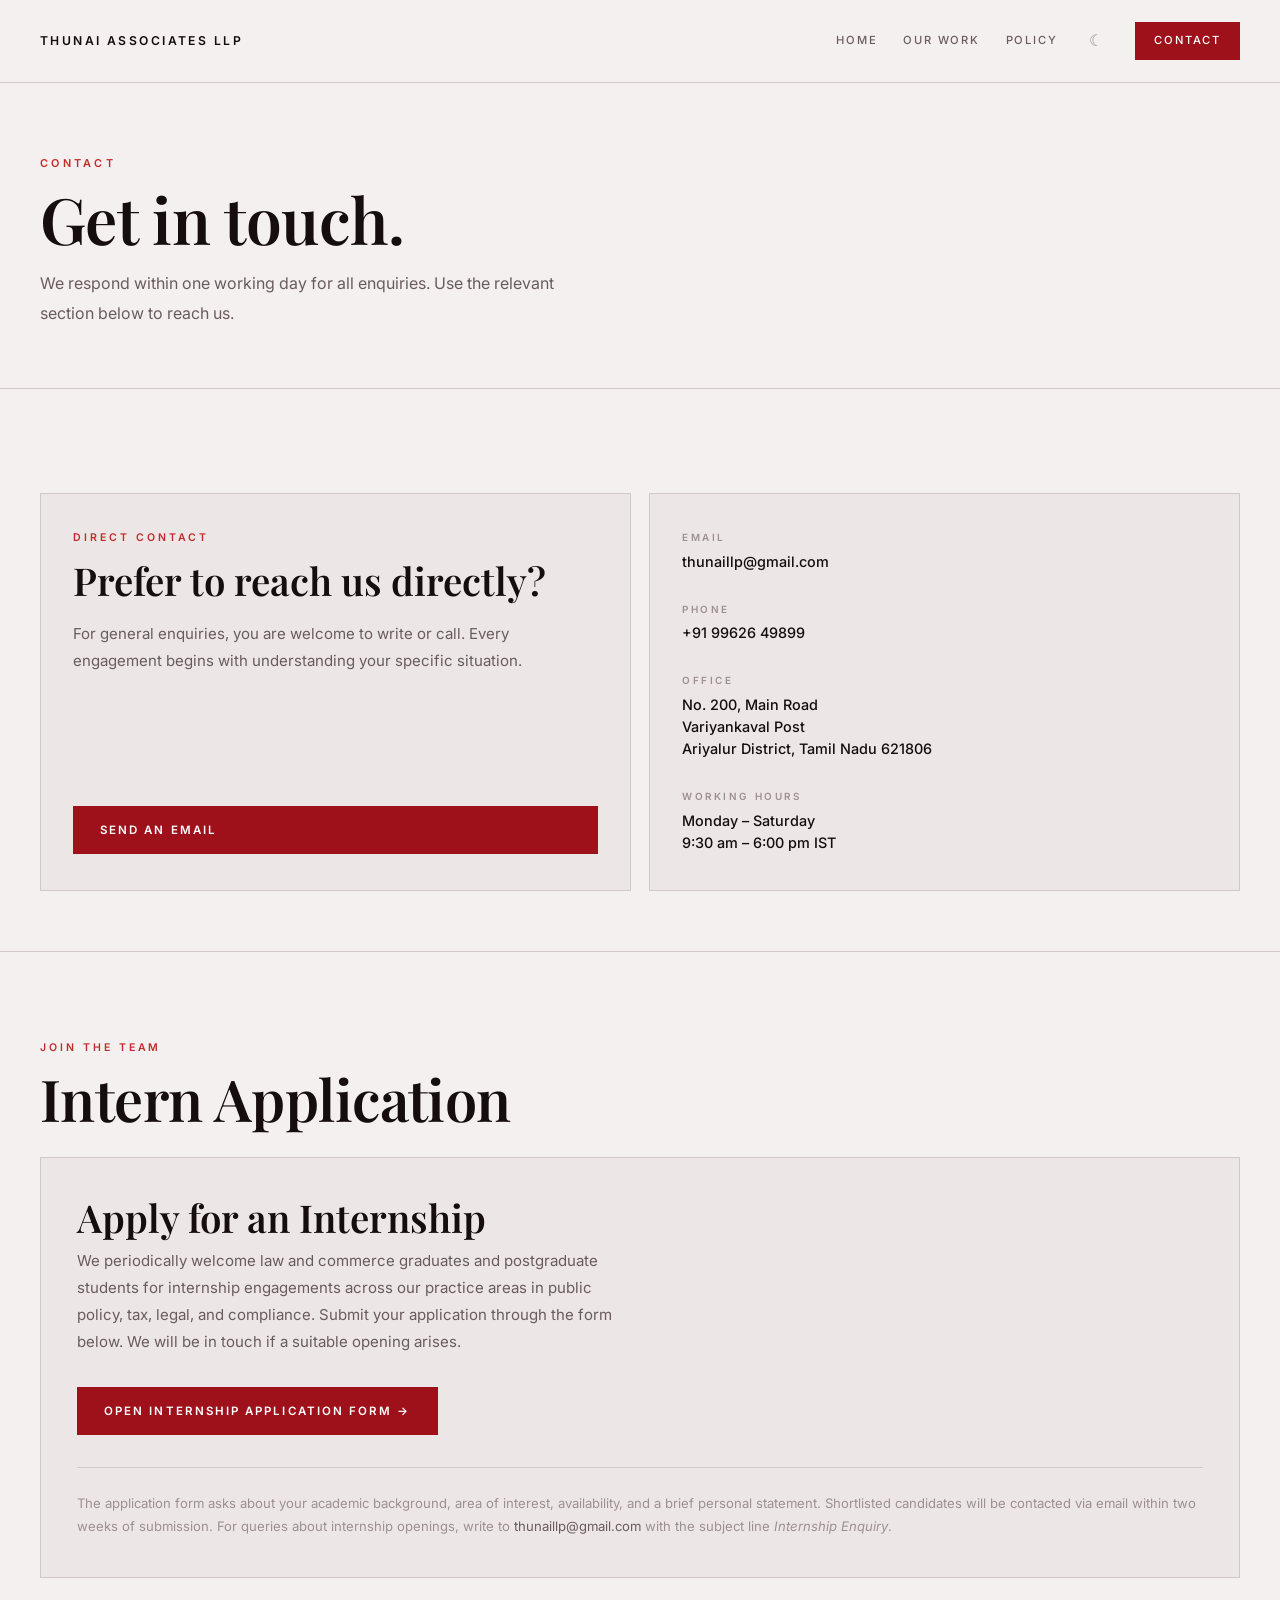
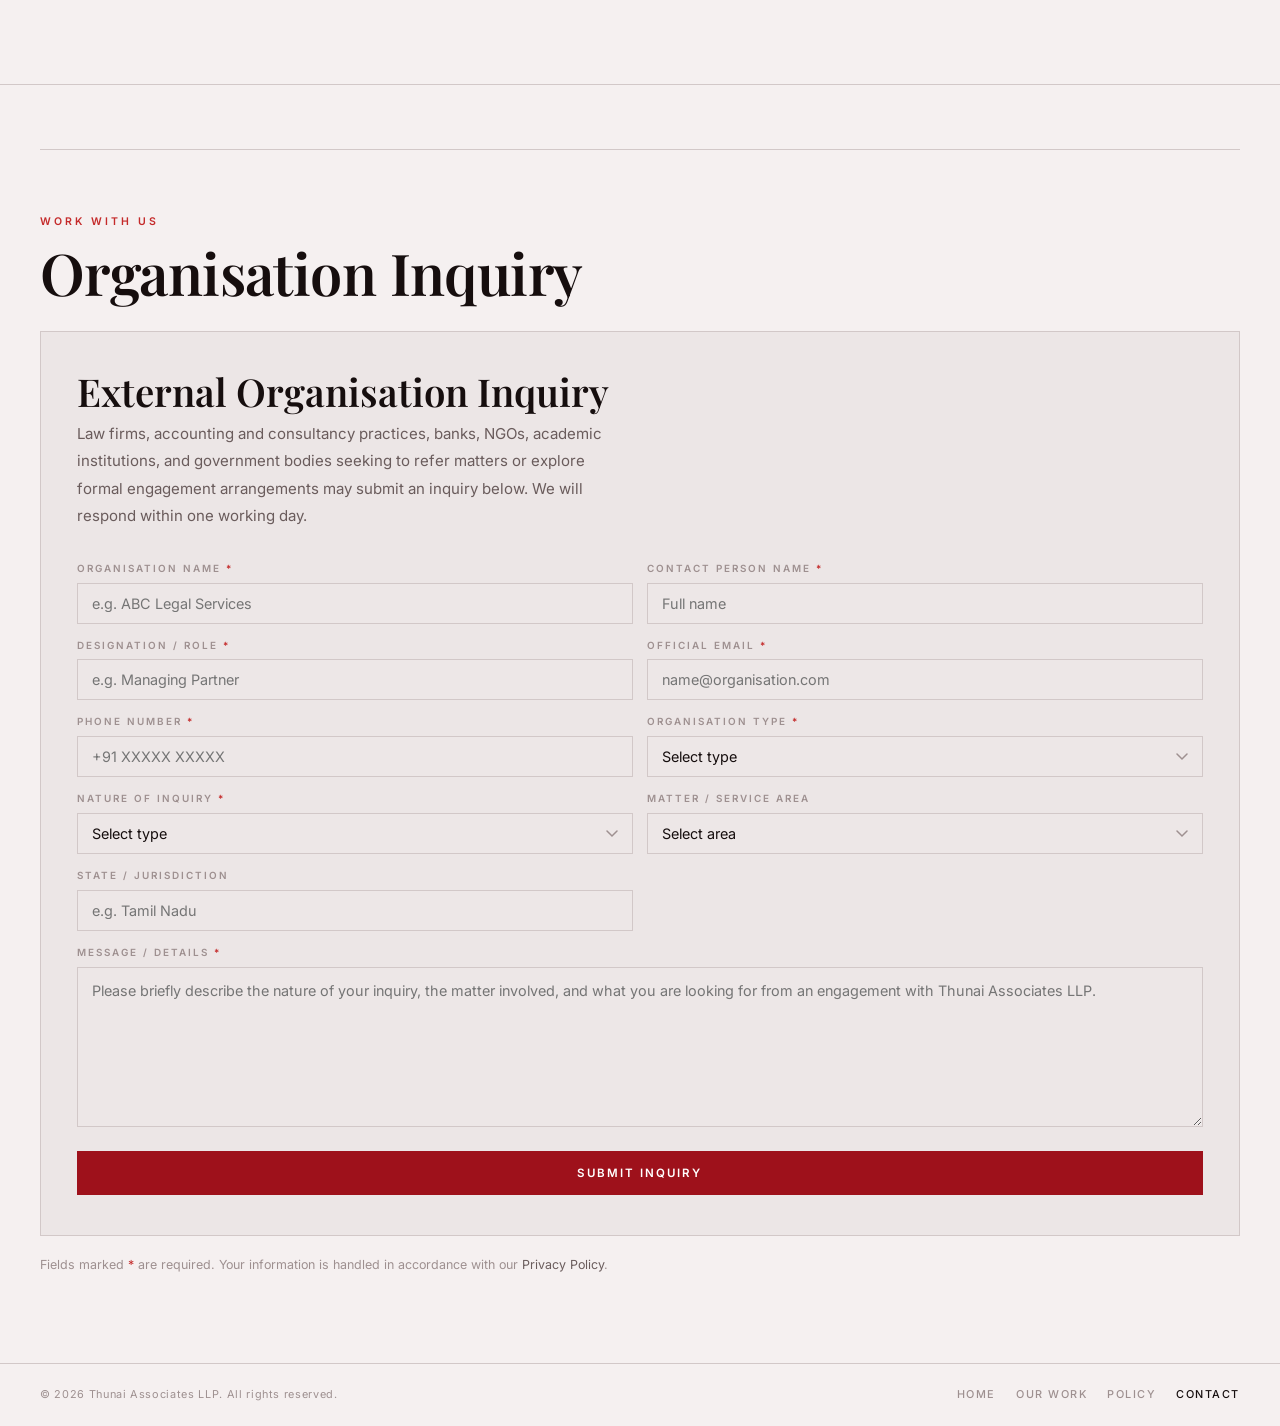
==== contact.html @ a351bdb6 "Initial build: Thunai Associates LLP multi-page website Four-page static site (index, work, policy, " ====
<!DOCTYPE html>
<html lang="en">
<head>
  <meta charset="UTF-8">
  <meta name="viewport" content="width=device-width, initial-scale=1.0">
  <title>Contact | Thunai Associates LLP</title>
  <meta name="description" content="Contact Thunai Associates LLP for professional enquiries, intern applications, or partnership requests.">
  <link rel="preconnect" href="https://fonts.googleapis.com">
  <link rel="preconnect" href="https://fonts.gstatic.com" crossorigin>
  <link href="https://fonts.googleapis.com/css2?family=Playfair+Display:ital,wght@0,500;0,600;1,500&family=Inter:wght@300;400;500;600&display=swap" rel="stylesheet">
  <link rel="stylesheet" href="style.css">
  <script>
    (function(){
      var t = localStorage.getItem('theme');
      if (t) document.documentElement.setAttribute('data-theme', t);
    })();
  </script>
</head>
<body>

  <!-- ═══ HEADER ══════════════════════════════════════ -->
  <header class="site-header">
    <div class="w">
      <div class="header-row">
        <a class="brand" href="index.html">Thunai Associates LLP</a>
        <nav class="site-nav">
          <a href="index.html">Home</a>
          <a href="work.html">Our Work</a>
          <a href="policy.html">Policy</a>
          <button id="theme-toggle" class="theme-toggle" aria-label="Toggle dark mode">☾</button>
          <a href="contact.html" class="nav-contact">Contact</a>
        </nav>
      </div>
    </div>
  </header>

  <!-- ═══ PAGE HERO ════════════════════════════════════ -->
  <div class="page-hero">
    <div class="w">
      <p class="eyebrow">Contact</p>
      <h1 class="page-hero-title">Get in touch.</h1>
      <p class="page-hero-sub">We respond within one working day for all enquiries. Use the relevant section below to reach us.</p>
    </div>
  </div>

  <!-- ═══ CONTACT DETAILS ═══════════════════════════════ -->
  <section class="section" style="padding: 60px 0;">
    <div class="w">
      <div class="contact-grid">
        <div class="contact-cta">
          <div>
            <p class="sec-label">Direct Contact</p>
            <h2 class="contact-cta-title" style="margin-bottom: 20px;">Prefer to reach us directly?</h2>
            <p class="contact-cta-body">For general enquiries, you are welcome to write or call. Every engagement begins with understanding your specific situation.</p>
          </div>
          <a class="btn btn-fill" href="mailto:thunaillp@gmail.com">Send an Email</a>
        </div>

        <div class="contact-details">
          <div class="detail">
            <span class="detail-label">Email</span>
            <span class="detail-value">
              <a href="mailto:thunaillp@gmail.com">thunaillp@gmail.com</a>
            </span>
          </div>
          <div class="detail">
            <span class="detail-label">Phone</span>
            <span class="detail-value">
              <a href="tel:+919962649899">+91 99626 49899</a>
            </span>
          </div>
          <div class="detail">
            <span class="detail-label">Office</span>
            <span class="detail-value">
              No. 200, Main Road<br>
              Variyankaval Post<br>
              Ariyalur District, Tamil Nadu 621806
            </span>
          </div>
          <div class="detail">
            <span class="detail-label">Working Hours</span>
            <span class="detail-value">Monday – Saturday<br>9:30 am – 6:00 pm IST</span>
          </div>
        </div>
      </div>
    </div>
  </section>

  <!-- ═══ INTERN APPLICATION ════════════════════════════ -->
  <section class="section">
    <div class="w">
      <p class="sec-label">Join the Team</p>
      <h2 class="sec-title" style="margin-bottom: 32px;">Intern Application</h2>

      <div class="form-section">
        <h3 class="form-title">Apply for an Internship</h3>
        <p class="form-intro">We periodically welcome law and commerce graduates and postgraduate students for internship engagements across our practice areas in public policy, tax, legal, and compliance. Submit your application through the form below. We will be in touch if a suitable opening arises.</p>

        <a class="btn btn-fill" href="GOOGLE_FORM_URL" target="_blank" rel="noopener noreferrer" style="display: inline-block; margin-bottom: 24px;">
          Open Internship Application Form &rarr;
        </a>

        <div style="border-top: 1px solid var(--line); padding-top: 24px; margin-top: 8px;">
          <p style="font-size: 0.82rem; color: var(--faint); line-height: 1.7;">The application form asks about your academic background, area of interest, availability, and a brief personal statement. Shortlisted candidates will be contacted via email within two weeks of submission. For queries about internship openings, write to <a href="mailto:thunaillp@gmail.com" style="color: var(--muted); text-decoration: none; transition: color 0.18s;" onmouseover="this.style.color='var(--red-label)'" onmouseout="this.style.color='var(--muted)'">thunaillp@gmail.com</a> with the subject line <em>Internship Enquiry</em>.</p>
        </div>
      </div>
    </div>
  </section>

  <!-- ═══ DIVIDER ═══════════════════════════════════════ -->
  <div class="w" style="padding: 0;">
    <hr class="form-divider">
  </div>

  <!-- ═══ ORGANISATION INQUIRY ══════════════════════════ -->
  <section class="section" style="padding-top: 0; border-top: none;">
    <div class="w">
      <p class="sec-label">Work With Us</p>
      <h2 class="sec-title" style="margin-bottom: 32px;">Organisation Inquiry</h2>

      <div class="form-section">
        <h3 class="form-title">External Organisation Inquiry</h3>
        <p class="form-intro">Law firms, accounting and consultancy practices, banks, NGOs, academic institutions, and government bodies seeking to refer matters or explore formal engagement arrangements may submit an inquiry below. We will respond within one working day.</p>

        <form method="POST" action="https://formspree.io/f/REPLACE_ME" novalidate>
          <input type="hidden" name="_subject" value="Organisation Inquiry — Thunai Associates LLP">
          <input type="hidden" name="_next" value="contact.html">

          <div class="form-grid">
            <div class="field">
              <label for="org-name">Organisation Name <span style="color: var(--red-label);">*</span></label>
              <input type="text" id="org-name" name="organisation_name" required placeholder="e.g. ABC Legal Services">
            </div>

            <div class="field">
              <label for="contact-name">Contact Person Name <span style="color: var(--red-label);">*</span></label>
              <input type="text" id="contact-name" name="contact_name" required placeholder="Full name">
            </div>

            <div class="field">
              <label for="designation">Designation / Role <span style="color: var(--red-label);">*</span></label>
              <input type="text" id="designation" name="designation" required placeholder="e.g. Managing Partner">
            </div>

            <div class="field">
              <label for="org-email">Official Email <span style="color: var(--red-label);">*</span></label>
              <input type="email" id="org-email" name="email" required placeholder="name@organisation.com">
            </div>

            <div class="field">
              <label for="org-phone">Phone Number <span style="color: var(--red-label);">*</span></label>
              <input type="tel" id="org-phone" name="phone" required placeholder="+91 XXXXX XXXXX">
            </div>

            <div class="field">
              <label for="org-type">Organisation Type <span style="color: var(--red-label);">*</span></label>
              <select id="org-type" name="organisation_type" required>
                <option value="" disabled selected>Select type</option>
                <option value="Law Firm">Law Firm</option>
                <option value="CA / CMA Firm">CA / CMA Firm</option>
                <option value="Bank / NBFC">Bank / NBFC</option>
                <option value="Corporate">Corporate</option>
                <option value="NGO / Trust">NGO / Trust</option>
                <option value="Academic Institution">Academic Institution</option>
                <option value="Government Body">Government Body</option>
                <option value="Think Tank / Research Organisation">Think Tank / Research Organisation</option>
                <option value="Other">Other</option>
              </select>
            </div>

            <div class="field">
              <label for="inquiry-nature">Nature of Inquiry <span style="color: var(--red-label);">*</span></label>
              <select id="inquiry-nature" name="inquiry_nature" required>
                <option value="" disabled selected>Select type</option>
                <option value="Referral Partnership">Referral Partnership</option>
                <option value="Co-engagement / Collaboration">Co-engagement / Collaboration</option>
                <option value="Institutional Advisory">Institutional Advisory</option>
                <option value="MOU / Formal Agreement">MOU / Formal Agreement</option>
                <option value="Client Referral">Client Referral</option>
                <option value="Policy Collaboration">Policy Collaboration</option>
                <option value="Other">Other</option>
              </select>
            </div>

            <div class="field">
              <label for="service-area">Matter / Service Area</label>
              <select id="service-area" name="service_area">
                <option value="" disabled selected>Select area</option>
                <option value="Public Policy Advisory">Public Policy Advisory</option>
                <option value="Direct Tax">Direct Tax</option>
                <option value="Indirect Tax / GST">Indirect Tax / GST</option>
                <option value="Corporate Legal">Corporate Legal</option>
                <option value="Compliance &amp; Regulatory">Compliance &amp; Regulatory</option>
                <option value="Business Advisory">Business Advisory</option>
                <option value="Multiple Areas">Multiple Areas</option>
              </select>
            </div>

            <div class="field">
              <label for="jurisdiction">State / Jurisdiction</label>
              <input type="text" id="jurisdiction" name="jurisdiction" placeholder="e.g. Tamil Nadu">
            </div>

            <div class="field field-full">
              <label for="org-message">Message / Details <span style="color: var(--red-label);">*</span></label>
              <textarea id="org-message" name="message" required style="min-height: 160px;" placeholder="Please briefly describe the nature of your inquiry, the matter involved, and what you are looking for from an engagement with Thunai Associates LLP."></textarea>
            </div>
          </div>

          <div class="form-submit">
            <button type="submit" class="btn btn-fill btn-block">Submit Inquiry</button>
          </div>
        </form>
      </div>

      <p style="font-size: 0.78rem; color: var(--faint); margin-top: 16px; line-height: 1.7;">Fields marked <span style="color: var(--red-label);">*</span> are required. Your information is handled in accordance with our <a href="policy.html" style="color: var(--muted); text-decoration: none; transition: color 0.18s;" onmouseover="this.style.color='var(--red-label)'" onmouseout="this.style.color='var(--muted)'">Privacy Policy</a>.</p>
    </div>
  </section>

  <!-- ═══ FOOTER ════════════════════════════════════════ -->
  <footer class="site-footer">
    <div class="w">
      <div class="footer-row">
        <span class="footer-copy">&copy; 2026 Thunai Associates LLP. All rights reserved.</span>
        <nav class="footer-nav">
          <a href="index.html">Home</a>
          <a href="work.html">Our Work</a>
          <a href="policy.html">Policy</a>
          <a href="contact.html">Contact</a>
        </nav>
      </div>
    </div>
  </footer>

  <script>
    (function(){
      var btn = document.getElementById('theme-toggle');
      var root = document.documentElement;
      function updateIcon(){
        btn.textContent = root.getAttribute('data-theme') === 'dark' ? '☀' : '☾';
      }
      updateIcon();
      btn.addEventListener('click', function(){
        var current = root.getAttribute('data-theme');
        var isDark = current === 'dark' ||
          (!current && window.matchMedia('(prefers-color-scheme: dark)').matches);
        var next = isDark ? 'light' : 'dark';
        root.setAttribute('data-theme', next);
        localStorage.setItem('theme', next);
        updateIcon();
      });
    })();

    (function(){
      var p = location.pathname.split('/').pop() || 'index.html';
      document.querySelectorAll('.site-nav a, .footer-nav a').forEach(function(a){
        if (a.getAttribute('href') === p) a.classList.add('active-nav');
      });
    })();
  </script>

</body>
</html>
---- style.css ----
/* ─── TOKENS ──────────────────────────────────── */

:root {
  color-scheme: light dark;
  --bg:        #f5f0f0;
  --bg-2:      #ede7e7;
  --panel:     #ece6e6;
  --panel-2:   #e4dddd;
  --line:      #d2c8c8;
  --text:      #160e0e;
  --muted:     #6a5c5c;
  --faint:     #9e9090;
  --red:       #9e111b;
  --red-dark:  #7c0d15;
  --red-label: #c42a2a;
}

@media (prefers-color-scheme: dark) {
  :root {
    --bg:      #070505;
    --bg-2:    #0d0b0b;
    --panel:   #120f0f;
    --panel-2: #181414;
    --line:    #252020;
    --text:    #f2ecec;
    --muted:   #9a8b8b;
    --faint:   #6a5e5e;
  }
}

[data-theme="dark"] {
  --bg:      #070505;
  --bg-2:    #0d0b0b;
  --panel:   #120f0f;
  --panel-2: #181414;
  --line:    #252020;
  --text:    #f2ecec;
  --muted:   #9a8b8b;
  --faint:   #6a5e5e;
}

[data-theme="light"] {
  --bg:        #f5f0f0;
  --bg-2:      #ede7e7;
  --panel:     #ece6e6;
  --panel-2:   #e4dddd;
  --line:      #d2c8c8;
  --text:      #160e0e;
  --muted:     #6a5c5c;
  --faint:     #9e9090;
  --red:       #9e111b;
  --red-dark:  #7c0d15;
  --red-label: #c42a2a;
}

/* ─── RESET ───────────────────────────────────── */

*, *::before, *::after {
  box-sizing: border-box;
  margin: 0;
  padding: 0;
}

html { scroll-behavior: smooth; }

body {
  background: var(--bg);
  color: var(--text);
  font-family: 'Inter', Arial, sans-serif;
  font-size: 16px;
  font-weight: 400;
  line-height: 1.6;
  -webkit-font-smoothing: antialiased;
}

/* ─── LAYOUT ──────────────────────────────────── */

.w {
  width: min(1200px, calc(100% - 48px));
  margin: 0 auto;
}

/* ─── HEADER ──────────────────────────────────── */

.site-header {
  position: sticky;
  top: 0;
  z-index: 100;
  background: var(--bg);
  border-bottom: 1px solid var(--line);
}

.header-row {
  display: flex;
  justify-content: space-between;
  align-items: center;
  padding: 22px 0;
}

.brand {
  font-size: 0.76rem;
  font-weight: 600;
  letter-spacing: 0.2em;
  text-transform: uppercase;
  color: var(--text);
  text-decoration: none;
}

.site-nav {
  display: flex;
  align-items: center;
  gap: 26px;
}

.site-nav a {
  font-size: 0.7rem;
  font-weight: 500;
  letter-spacing: 0.16em;
  text-transform: uppercase;
  color: var(--muted);
  text-decoration: none;
  transition: color 0.18s;
}

.site-nav a:hover { color: var(--text); }

.site-nav a.active-nav { color: var(--text); }

.nav-contact {
  padding: 9px 18px;
  border: 1px solid var(--red) !important;
  color: var(--red) !important;
  transition: background 0.18s, color 0.18s !important;
}

.nav-contact:hover,
.nav-contact.active-nav {
  background: var(--red) !important;
  color: #fff !important;
}

/* ─── THEME TOGGLE ────────────────────────────── */

.theme-toggle {
  background: none;
  border: none;
  cursor: pointer;
  color: var(--faint);
  font-size: 1rem;
  line-height: 1;
  padding: 4px 6px;
  transition: color 0.18s;
  display: flex;
  align-items: center;
}

.theme-toggle:hover { color: var(--text); }

/* ─── HERO ────────────────────────────────────── */

.hero {
  border-bottom: 1px solid var(--line);
}

.hero-inner {
  min-height: calc(100svh - 66px);
  display: flex;
  flex-direction: column;
  justify-content: center;
  align-items: center;
  text-align: center;
  padding: 80px 0 72px;
}

.eyebrow {
  font-size: 0.68rem;
  font-weight: 600;
  letter-spacing: 0.3em;
  text-transform: uppercase;
  color: var(--red-label);
  margin-bottom: 22px;
}

.hero h1 {
  font-family: 'Playfair Display', Georgia, serif;
  font-size: clamp(3rem, 8vw, 7.2rem);
  font-weight: 600;
  line-height: 0.91;
  letter-spacing: -0.01em;
  max-width: 13ch;
  margin-bottom: 26px;
}

.hero-sub {
  max-width: 46ch;
  color: var(--muted);
  font-size: 1rem;
  line-height: 1.85;
  font-weight: 400;
  margin-bottom: 36px;
}

.action-row {
  display: flex;
  gap: 12px;
  justify-content: center;
  flex-wrap: wrap;
}

/* ─── PAGE HERO (interior pages) ─────────────── */

.page-hero {
  border-bottom: 1px solid var(--line);
  padding: 72px 0 60px;
}

.page-hero .eyebrow {
  margin-bottom: 18px;
}

.page-hero-title {
  font-family: 'Playfair Display', Georgia, serif;
  font-size: clamp(2.4rem, 5vw, 4.8rem);
  font-weight: 600;
  line-height: 0.92;
  letter-spacing: -0.01em;
  max-width: 20ch;
  margin-bottom: 20px;
}

.page-hero-sub {
  max-width: 52ch;
  color: var(--muted);
  font-size: 1rem;
  line-height: 1.85;
}

/* ─── BUTTONS ─────────────────────────────────── */

.btn {
  display: inline-block;
  padding: 14px 26px;
  font-size: 0.72rem;
  font-weight: 600;
  letter-spacing: 0.18em;
  text-transform: uppercase;
  text-decoration: none;
  transition: background 0.18s, border-color 0.18s, color 0.18s;
  cursor: pointer;
  font-family: inherit;
}

.btn-fill {
  background: var(--red);
  border: 1px solid var(--red);
  color: #fff;
}

.btn-fill:hover {
  background: var(--red-dark);
  border-color: var(--red-dark);
}

.btn-outline {
  background: transparent;
  border: 1px solid var(--line);
  color: var(--text);
}

.btn-outline:hover {
  border-color: var(--muted);
  background: var(--panel);
}

.red-rule {
  width: 72px;
  height: 3px;
  background: var(--red);
  margin: 44px auto 0;
}

/* ─── SERVICE STRIP ───────────────────────────── */

.strip {
  display: grid;
  grid-template-columns: repeat(5, minmax(0, 1fr));
  border: 1px solid var(--line);
  border-top: none;
}

.strip-cell {
  padding: 16px 12px;
  border-right: 1px solid var(--line);
  background: var(--panel);
  font-size: 0.68rem;
  font-weight: 600;
  letter-spacing: 0.14em;
  text-transform: uppercase;
  color: var(--text);
  text-align: center;
  transition: background 0.18s, color 0.18s;
}

.strip-cell:last-child { border-right: 0; }

.strip-cell:hover {
  background: var(--panel-2);
  color: var(--red-label);
}

/* ─── SECTION BASE ────────────────────────────── */

.section {
  padding: 88px 0;
  border-bottom: 1px solid var(--line);
}

.sec-label {
  font-size: 0.66rem;
  font-weight: 600;
  letter-spacing: 0.28em;
  text-transform: uppercase;
  color: var(--red-label);
  margin-bottom: 14px;
}

.sec-title {
  font-family: 'Playfair Display', Georgia, serif;
  font-size: clamp(2rem, 4.5vw, 3.8rem);
  font-weight: 600;
  line-height: 0.94;
  letter-spacing: -0.01em;
}

/* ─── PRACTICE AREAS ──────────────────────────── */

.pa-grid {
  display: grid;
  grid-template-columns: 1.15fr 0.85fr;
  gap: 18px;
  margin-top: 44px;
}

.panel {
  border: 1px solid var(--line);
  background: var(--panel);
  padding: 32px;
}

.panel-title {
  font-family: 'Playfair Display', Georgia, serif;
  font-size: clamp(1.7rem, 3vw, 2.6rem);
  font-weight: 600;
  line-height: 1.0;
  margin-bottom: 16px;
}

.panel-body {
  color: var(--muted);
  font-size: 0.94rem;
  line-height: 1.8;
}

.svc-list { margin-top: 0; }

.svc-row {
  display: flex;
  justify-content: space-between;
  align-items: center;
  padding: 18px 0;
  border-bottom: 1px solid var(--line);
  font-size: 0.88rem;
  font-weight: 500;
  transition: color 0.18s;
  cursor: default;
}

.svc-row:last-child { border-bottom: 0; }
.svc-row:hover { color: var(--red-label); }

.svc-num {
  font-size: 0.64rem;
  font-weight: 600;
  letter-spacing: 0.12em;
  color: var(--faint);
  transition: color 0.18s;
}

.svc-row:hover .svc-num { color: var(--red-label); }

/* ─── APPROACH PILLARS ────────────────────────── */

.pillars {
  display: grid;
  grid-template-columns: repeat(3, 1fr);
  gap: 18px;
  margin-top: 44px;
}

.pillar {
  border: 1px solid var(--line);
  background: var(--panel);
  padding: 30px 26px;
}

.pillar-tag {
  display: block;
  font-size: 0.62rem;
  font-weight: 700;
  letter-spacing: 0.22em;
  text-transform: uppercase;
  color: var(--red-label);
  margin-bottom: 18px;
}

.pillar-title {
  font-family: 'Playfair Display', Georgia, serif;
  font-size: 1.35rem;
  font-weight: 600;
  line-height: 1.1;
  margin-bottom: 14px;
}

.pillar-body {
  color: var(--muted);
  font-size: 0.86rem;
  line-height: 1.8;
}

/* ─── CONTACT ─────────────────────────────────── */

.contact-grid {
  display: grid;
  grid-template-columns: 1fr 1fr;
  gap: 18px;
  margin-top: 44px;
}

.contact-cta {
  border: 1px solid var(--line);
  background: var(--panel);
  padding: 36px 32px;
  display: flex;
  flex-direction: column;
  justify-content: space-between;
}

.contact-cta-title {
  font-family: 'Playfair Display', Georgia, serif;
  font-size: clamp(1.8rem, 3vw, 2.6rem);
  font-weight: 600;
  line-height: 1.0;
  margin-bottom: 14px;
}

.contact-cta-body {
  color: var(--muted);
  font-size: 0.94rem;
  line-height: 1.8;
  margin-bottom: 32px;
}

.contact-details {
  border: 1px solid var(--line);
  background: var(--panel);
  padding: 36px 32px;
  display: flex;
  flex-direction: column;
  gap: 28px;
}

.detail {
  display: flex;
  flex-direction: column;
  gap: 5px;
}

.detail-label {
  font-size: 0.62rem;
  font-weight: 600;
  letter-spacing: 0.26em;
  text-transform: uppercase;
  color: var(--faint);
}

.detail-value {
  font-size: 0.9rem;
  font-weight: 500;
  color: var(--text);
  line-height: 1.55;
}

.detail-value a {
  color: var(--text);
  text-decoration: none;
  transition: color 0.18s;
}

.detail-value a:hover { color: var(--red-label); }

/* ─── WORK AREAS ──────────────────────────────── */

.work-area {
  border: 1px solid var(--line);
  background: var(--panel);
  padding: 36px 32px;
  margin-bottom: 18px;
}

.work-tag {
  display: block;
  font-size: 0.62rem;
  font-weight: 700;
  letter-spacing: 0.22em;
  text-transform: uppercase;
  color: var(--red-label);
  margin-bottom: 12px;
}

.work-title {
  font-family: 'Playfair Display', Georgia, serif;
  font-size: 1.5rem;
  font-weight: 600;
  line-height: 1.1;
  margin-bottom: 12px;
}

.work-body {
  color: var(--muted);
  font-size: 0.94rem;
  line-height: 1.8;
}

.work-case-list {
  list-style: none;
  padding: 0;
  margin-top: 22px;
}

.work-case-list li {
  padding: 14px 0;
  border-bottom: 1px solid var(--line);
  font-size: 0.88rem;
  font-weight: 500;
  transition: color 0.18s;
  display: flex;
  justify-content: space-between;
  align-items: center;
}

.work-case-list li:last-child { border-bottom: 0; }
.work-case-list li:hover { color: var(--red-label); }

/* ─── POLICY BODY ─────────────────────────────── */

.policy-section {
  padding: 72px 0;
  border-bottom: 1px solid var(--line);
}

.policy-body {
  max-width: 72ch;
  color: var(--muted);
  font-size: 0.94rem;
  line-height: 1.9;
  margin-top: 36px;
}

.policy-body h3 {
  font-family: 'Playfair Display', Georgia, serif;
  font-size: 1.2rem;
  font-weight: 600;
  margin: 36px 0 10px;
  color: var(--text);
  line-height: 1.2;
}

.policy-body h3:first-child { margin-top: 0; }

.policy-body p,
.policy-body ul {
  margin-bottom: 18px;
}

.policy-body ul {
  padding-left: 20px;
}

.policy-body ul li {
  margin-bottom: 6px;
}

/* ─── FORMS ───────────────────────────────────── */

.form-section {
  border: 1px solid var(--line);
  background: var(--panel);
  padding: 40px 36px;
  margin-bottom: 18px;
}

.form-title {
  font-family: 'Playfair Display', Georgia, serif;
  font-size: clamp(1.8rem, 3vw, 2.6rem);
  font-weight: 600;
  line-height: 1.0;
  margin-bottom: 10px;
}

.form-intro {
  color: var(--muted);
  font-size: 0.94rem;
  line-height: 1.8;
  margin-bottom: 32px;
  max-width: 60ch;
}

.form-grid {
  display: grid;
  grid-template-columns: 1fr 1fr;
  gap: 14px;
}

.field {
  display: flex;
  flex-direction: column;
  gap: 6px;
}

.field-full {
  grid-column: 1 / -1;
}

.field label {
  font-size: 0.62rem;
  font-weight: 600;
  letter-spacing: 0.2em;
  text-transform: uppercase;
  color: var(--faint);
}

.field input,
.field select,
.field textarea {
  background: var(--bg-2);
  border: 1px solid var(--line);
  color: var(--text);
  padding: 11px 14px;
  font-family: inherit;
  font-size: 0.9rem;
  width: 100%;
  transition: border-color 0.18s;
  appearance: none;
  -webkit-appearance: none;
}

.field select {
  background-image: url("data:image/svg+xml,%3Csvg xmlns='http://www.w3.org/2000/svg' width='12' height='8' viewBox='0 0 12 8'%3E%3Cpath d='M1 1l5 5 5-5' stroke='%239e9090' stroke-width='1.5' fill='none' stroke-linecap='round'/%3E%3C/svg%3E");
  background-repeat: no-repeat;
  background-position: right 14px center;
  padding-right: 36px;
}

.field input:focus,
.field select:focus,
.field textarea:focus {
  outline: none;
  border-color: var(--red);
}

.field textarea {
  resize: vertical;
  min-height: 120px;
  line-height: 1.6;
}

.form-submit {
  margin-top: 24px;
}

.btn-block {
  display: block;
  width: 100%;
  text-align: center;
}

.form-divider {
  border: none;
  border-top: 1px solid var(--line);
  margin: 64px 0;
  position: relative;
}

.form-divider-label {
  position: absolute;
  top: 50%;
  left: 50%;
  transform: translate(-50%, -50%);
  background: var(--bg);
  padding: 0 16px;
  font-size: 0.64rem;
  font-weight: 600;
  letter-spacing: 0.2em;
  text-transform: uppercase;
  color: var(--faint);
}

/* ─── CTA STRIP ───────────────────────────────── */

.cta-strip {
  border: 1px solid var(--line);
  background: var(--panel);
  padding: 44px 36px;
  margin-top: 44px;
  display: flex;
  justify-content: space-between;
  align-items: center;
  gap: 24px;
  flex-wrap: wrap;
}

.cta-strip-text {
  font-family: 'Playfair Display', Georgia, serif;
  font-size: clamp(1.4rem, 2.5vw, 2rem);
  font-weight: 600;
  line-height: 1.1;
}

.cta-strip-btns {
  display: flex;
  gap: 12px;
  flex-wrap: wrap;
}

/* ─── GOOGLE FORM LINK PANEL ──────────────────── */

.google-form-panel {
  border: 1px solid var(--line);
  background: var(--panel);
  padding: 40px 36px;
  margin-bottom: 18px;
}

/* ─── FOOTER ──────────────────────────────────── */

.site-footer {
  padding: 22px 0;
}

.footer-row {
  display: flex;
  justify-content: space-between;
  align-items: center;
}

.footer-copy {
  font-size: 0.68rem;
  color: var(--faint);
  letter-spacing: 0.06em;
}

.footer-nav {
  display: flex;
  gap: 20px;
}

.footer-nav a {
  font-size: 0.68rem;
  font-weight: 500;
  letter-spacing: 0.14em;
  text-transform: uppercase;
  color: var(--faint);
  text-decoration: none;
  transition: color 0.18s;
}

.footer-nav a:hover { color: var(--text); }
.footer-nav a.active-nav { color: var(--text); }

/* ─── RESPONSIVE ──────────────────────────────── */

@media (max-width: 960px) {
  .w { width: calc(100% - 40px); }

  .site-nav a:not(.nav-contact):not(.theme-toggle-wrap) { display: none; }

  .strip {
    grid-template-columns: repeat(2, 1fr);
    border-top: 1px solid var(--line);
    margin-top: 40px;
  }

  .strip-cell {
    border-bottom: 1px solid var(--line);
  }

  .strip-cell:nth-child(2n) { border-right: 0; }
  .strip-cell:nth-last-child(-n+1) { border-bottom: 0; }

  .red-rule { margin-top: 0; }

  .pa-grid,
  .contact-grid {
    grid-template-columns: 1fr;
  }

  .pillars {
    grid-template-columns: 1fr;
  }

  .form-grid {
    grid-template-columns: 1fr;
  }

  .field-full {
    grid-column: 1;
  }

  .cta-strip {
    flex-direction: column;
    align-items: flex-start;
  }

  .footer-row {
    flex-direction: column;
    gap: 14px;
    text-align: center;
  }
}

@media (max-width: 540px) {
  .w { width: calc(100% - 28px); }

  .strip {
    grid-template-columns: 1fr;
  }

  .strip-cell {
    border-right: 0;
    border-bottom: 1px solid var(--line);
  }

  .strip-cell:last-child { border-bottom: 0; }

  .form-section {
    padding: 28px 20px;
  }

  .panel {
    padding: 24px 20px;
  }
}
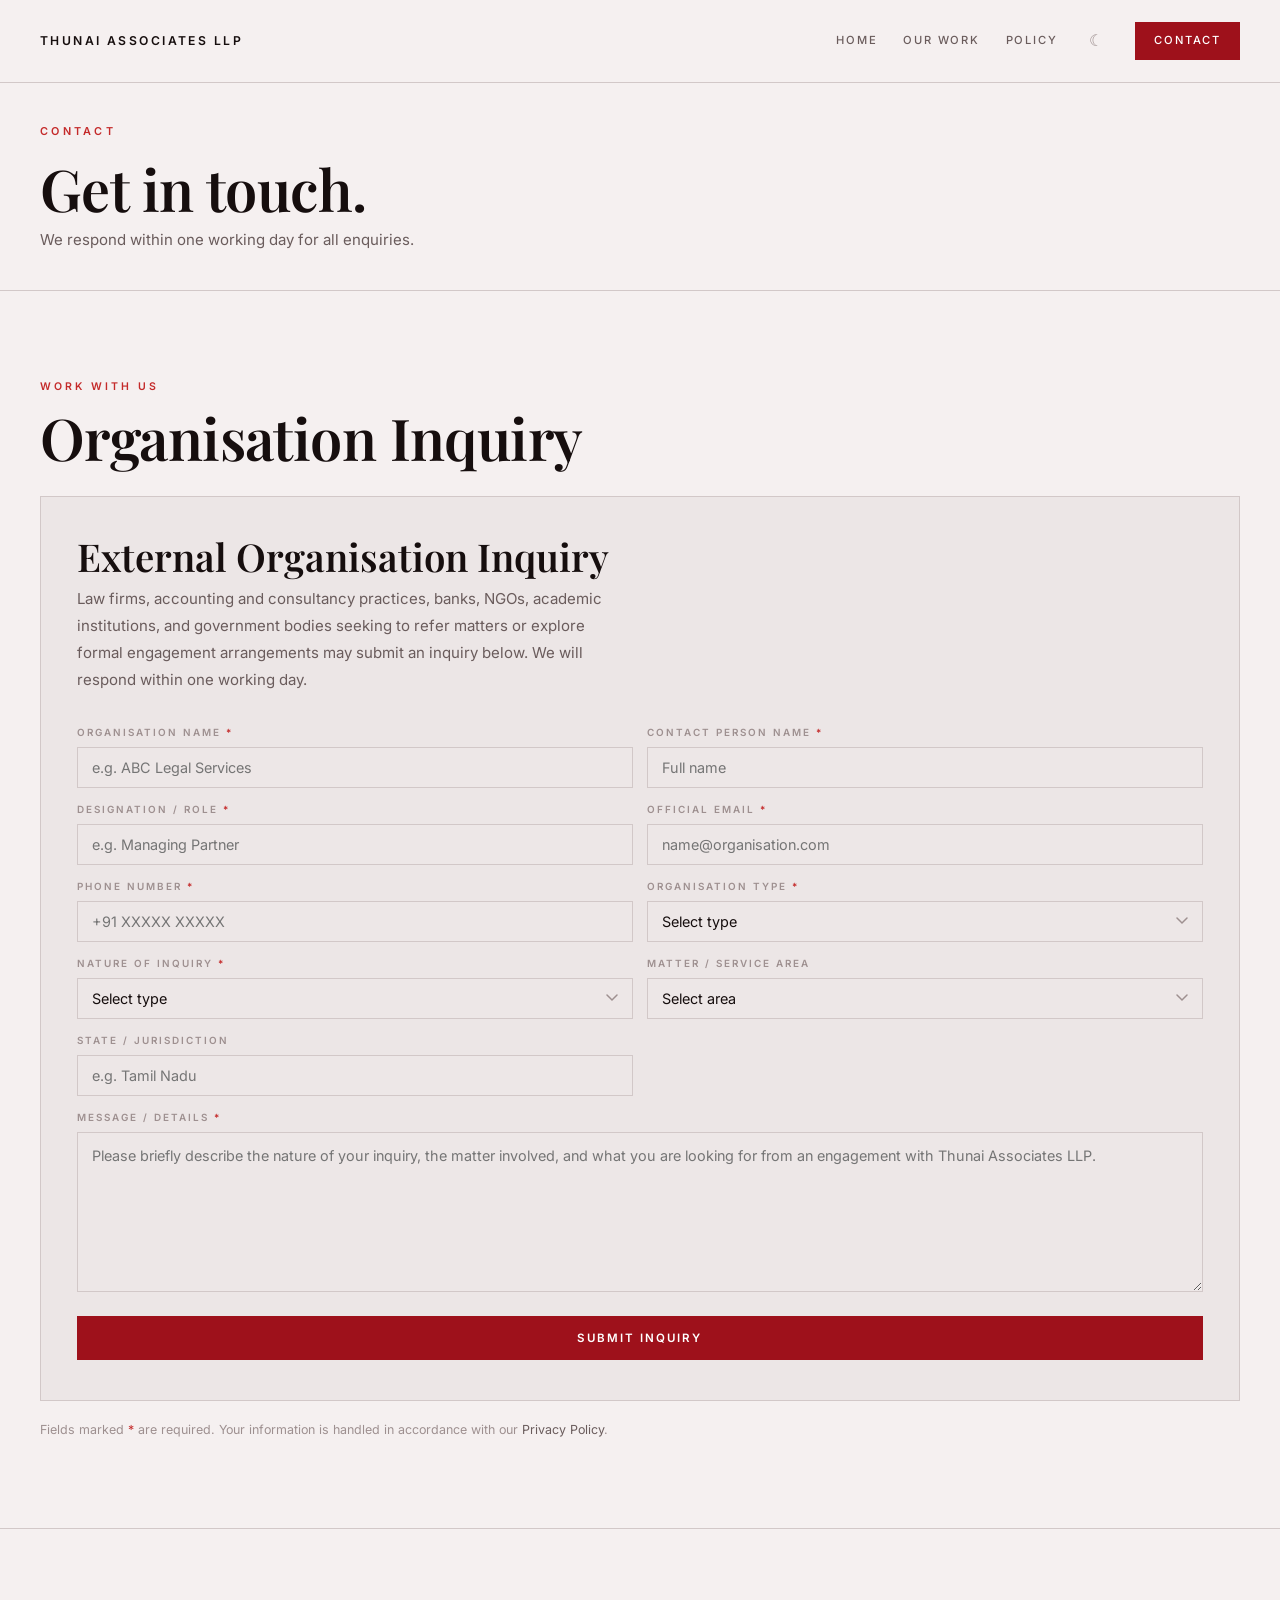
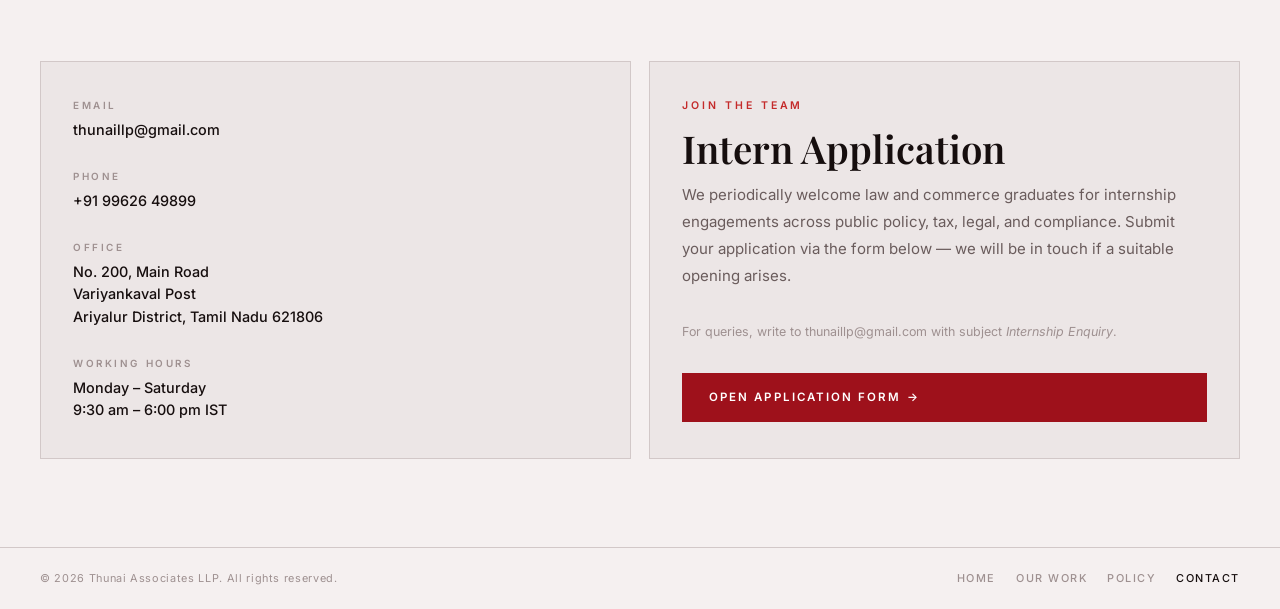
==== commit 5793ac17: "Restructure contact page: compact hero, org form first, details+intern row below Co-Authored-By: Cla" ====
--- a/contact.html
+++ b/contact.html
@@ -8,7 +8,30 @@
   <link rel="preconnect" href="https://fonts.googleapis.com">
   <link rel="preconnect" href="https://fonts.gstatic.com" crossorigin>
   <link href="https://fonts.googleapis.com/css2?family=Playfair+Display:ital,wght@0,500;0,600;1,500&family=Inter:wght@300;400;500;600&display=swap" rel="stylesheet">
+  <link rel="icon" type="image/svg+xml" href="favicon.svg">
   <link rel="stylesheet" href="style.css">
+
+  <!-- Open Graph -->
+  <meta property="og:type" content="website">
+  <meta property="og:site_name" content="Thunai Associates LLP">
+  <meta property="og:title" content="Contact | Thunai Associates LLP">
+  <meta property="og:description" content="Get in touch with Thunai Associates LLP for professional enquiries, intern applications, or partnership requests.">
+  <meta property="og:url" content="https://webe-sable.vercel.app/contact">
+  <meta name="twitter:card" content="summary">
+  <meta name="twitter:title" content="Contact | Thunai Associates LLP">
+  <meta name="twitter:description" content="Get in touch for professional enquiries, intern applications, or partnership requests.">
+
+  <script type="application/ld+json">
+  {
+    "@context": "https://schema.org",
+    "@type": "BreadcrumbList",
+    "itemListElement": [
+      { "@type": "ListItem", "position": 1, "name": "Home", "item": "https://webe-sable.vercel.app/" },
+      { "@type": "ListItem", "position": 2, "name": "Contact", "item": "https://webe-sable.vercel.app/contact" }
+    ]
+  }
+  </script>
+
   <script>
     (function(){
       var t = localStorage.getItem('theme');
@@ -30,90 +53,30 @@
           <button id="theme-toggle" class="theme-toggle" aria-label="Toggle dark mode">☾</button>
           <a href="contact.html" class="nav-contact">Contact</a>
         </nav>
-      </div>
+        <button id="nav-toggle" class="nav-toggle" aria-label="Open navigation">
+          <span></span><span></span><span></span>
+        </button>
+      </div>
+      <nav class="nav-mobile w" id="nav-mobile">
+        <a href="index.html">Home</a>
+        <a href="work.html">Our Work</a>
+        <a href="policy.html">Policy</a>
+        <a href="contact.html">Contact</a>
+      </nav>
     </div>
   </header>
 
   <!-- ═══ PAGE HERO ════════════════════════════════════ -->
-  <div class="page-hero">
+  <div style="border-bottom: 1px solid var(--line); padding: 40px 0 36px;">
     <div class="w">
       <p class="eyebrow">Contact</p>
-      <h1 class="page-hero-title">Get in touch.</h1>
-      <p class="page-hero-sub">We respond within one working day for all enquiries. Use the relevant section below to reach us.</p>
+      <h1 style="font-family: 'Playfair Display', Georgia, serif; font-size: clamp(2rem, 5vw, 3.6rem); font-weight: 600; line-height: 0.92; letter-spacing: -0.01em; margin-bottom: 12px;">Get in touch.</h1>
+      <p style="color: var(--muted); font-size: 0.94rem; line-height: 1.75;">We respond within one working day for all enquiries.</p>
     </div>
   </div>
 
-  <!-- ═══ CONTACT DETAILS ═══════════════════════════════ -->
-  <section class="section" style="padding: 60px 0;">
-    <div class="w">
-      <div class="contact-grid">
-        <div class="contact-cta">
-          <div>
-            <p class="sec-label">Direct Contact</p>
-            <h2 class="contact-cta-title" style="margin-bottom: 20px;">Prefer to reach us directly?</h2>
-            <p class="contact-cta-body">For general enquiries, you are welcome to write or call. Every engagement begins with understanding your specific situation.</p>
-          </div>
-          <a class="btn btn-fill" href="mailto:thunaillp@gmail.com">Send an Email</a>
-        </div>
-
-        <div class="contact-details">
-          <div class="detail">
-            <span class="detail-label">Email</span>
-            <span class="detail-value">
-              <a href="mailto:thunaillp@gmail.com">thunaillp@gmail.com</a>
-            </span>
-          </div>
-          <div class="detail">
-            <span class="detail-label">Phone</span>
-            <span class="detail-value">
-              <a href="tel:+919962649899">+91 99626 49899</a>
-            </span>
-          </div>
-          <div class="detail">
-            <span class="detail-label">Office</span>
-            <span class="detail-value">
-              No. 200, Main Road<br>
-              Variyankaval Post<br>
-              Ariyalur District, Tamil Nadu 621806
-            </span>
-          </div>
-          <div class="detail">
-            <span class="detail-label">Working Hours</span>
-            <span class="detail-value">Monday – Saturday<br>9:30 am – 6:00 pm IST</span>
-          </div>
-        </div>
-      </div>
-    </div>
-  </section>
-
-  <!-- ═══ INTERN APPLICATION ════════════════════════════ -->
+  <!-- ═══ ORGANISATION INQUIRY ══════════════════════════ -->
   <section class="section">
-    <div class="w">
-      <p class="sec-label">Join the Team</p>
-      <h2 class="sec-title" style="margin-bottom: 32px;">Intern Application</h2>
-
-      <div class="form-section">
-        <h3 class="form-title">Apply for an Internship</h3>
-        <p class="form-intro">We periodically welcome law and commerce graduates and postgraduate students for internship engagements across our practice areas in public policy, tax, legal, and compliance. Submit your application through the form below. We will be in touch if a suitable opening arises.</p>
-
-        <a class="btn btn-fill" href="GOOGLE_FORM_URL" target="_blank" rel="noopener noreferrer" style="display: inline-block; margin-bottom: 24px;">
-          Open Internship Application Form &rarr;
-        </a>
-
-        <div style="border-top: 1px solid var(--line); padding-top: 24px; margin-top: 8px;">
-          <p style="font-size: 0.82rem; color: var(--faint); line-height: 1.7;">The application form asks about your academic background, area of interest, availability, and a brief personal statement. Shortlisted candidates will be contacted via email within two weeks of submission. For queries about internship openings, write to <a href="mailto:thunaillp@gmail.com" style="color: var(--muted); text-decoration: none; transition: color 0.18s;" onmouseover="this.style.color='var(--red-label)'" onmouseout="this.style.color='var(--muted)'">thunaillp@gmail.com</a> with the subject line <em>Internship Enquiry</em>.</p>
-        </div>
-      </div>
-    </div>
-  </section>
-
-  <!-- ═══ DIVIDER ═══════════════════════════════════════ -->
-  <div class="w" style="padding: 0;">
-    <hr class="form-divider">
-  </div>
-
-  <!-- ═══ ORGANISATION INQUIRY ══════════════════════════ -->
-  <section class="section" style="padding-top: 0; border-top: none;">
     <div class="w">
       <p class="sec-label">Work With Us</p>
       <h2 class="sec-title" style="margin-bottom: 32px;">Organisation Inquiry</h2>
@@ -122,9 +85,11 @@
         <h3 class="form-title">External Organisation Inquiry</h3>
         <p class="form-intro">Law firms, accounting and consultancy practices, banks, NGOs, academic institutions, and government bodies seeking to refer matters or explore formal engagement arrangements may submit an inquiry below. We will respond within one working day.</p>
 
-        <form method="POST" action="https://formspree.io/f/REPLACE_ME" novalidate>
+        <form method="POST" action="https://formsubmit.co/thunaillp@gmail.com" novalidate>
           <input type="hidden" name="_subject" value="Organisation Inquiry — Thunai Associates LLP">
-          <input type="hidden" name="_next" value="contact.html">
+          <input type="hidden" name="_next" value="https://webe-sable.vercel.app/contact">
+          <input type="hidden" name="_captcha" value="true">
+          <input type="hidden" name="_template" value="table">
 
           <div class="form-grid">
             <div class="field">
@@ -214,6 +179,54 @@
       </div>
 
       <p style="font-size: 0.78rem; color: var(--faint); margin-top: 16px; line-height: 1.7;">Fields marked <span style="color: var(--red-label);">*</span> are required. Your information is handled in accordance with our <a href="policy.html" style="color: var(--muted); text-decoration: none; transition: color 0.18s;" onmouseover="this.style.color='var(--red-label)'" onmouseout="this.style.color='var(--muted)'">Privacy Policy</a>.</p>
+    </div>
+  </section>
+
+  <!-- ═══ CONTACT DETAILS + INTERN APPLICATION ═════════ -->
+  <section class="section">
+    <div class="w">
+      <div class="contact-grid">
+
+        <!-- Left: contact details -->
+        <div class="contact-details">
+          <div class="detail">
+            <span class="detail-label">Email</span>
+            <span class="detail-value">
+              <a href="mailto:thunaillp@gmail.com">thunaillp@gmail.com</a>
+            </span>
+          </div>
+          <div class="detail">
+            <span class="detail-label">Phone</span>
+            <span class="detail-value">
+              <a href="tel:+919962649899">+91 99626 49899</a>
+            </span>
+          </div>
+          <div class="detail">
+            <span class="detail-label">Office</span>
+            <span class="detail-value">
+              No. 200, Main Road<br>
+              Variyankaval Post<br>
+              Ariyalur District, Tamil Nadu 621806
+            </span>
+          </div>
+          <div class="detail">
+            <span class="detail-label">Working Hours</span>
+            <span class="detail-value">Monday – Saturday<br>9:30 am – 6:00 pm IST</span>
+          </div>
+        </div>
+
+        <!-- Right: intern application -->
+        <div class="contact-cta">
+          <div>
+            <p class="sec-label">Join the Team</p>
+            <h2 class="contact-cta-title">Intern Application</h2>
+            <p class="contact-cta-body">We periodically welcome law and commerce graduates for internship engagements across public policy, tax, legal, and compliance. Submit your application via the form below — we will be in touch if a suitable opening arises.</p>
+            <p style="font-size: 0.78rem; color: var(--faint); line-height: 1.7; margin-bottom: 24px;">For queries, write to <a href="mailto:thunaillp@gmail.com" style="color: var(--faint); text-decoration: none; transition: color 0.18s;" onmouseover="this.style.color='var(--red-label)'" onmouseout="this.style.color='var(--faint)'">thunaillp@gmail.com</a> with subject <em>Internship Enquiry</em>.</p>
+          </div>
+          <a class="btn btn-fill" href="https://forms.gle/cdnkBh7GXPzqq8i88" target="_blank" rel="noopener noreferrer">Open Application Form &rarr;</a>
+        </div>
+
+      </div>
     </div>
   </section>
 
@@ -253,10 +266,21 @@
 
     (function(){
       var p = location.pathname.split('/').pop() || 'index.html';
-      document.querySelectorAll('.site-nav a, .footer-nav a').forEach(function(a){
+      document.querySelectorAll('.site-nav a, .footer-nav a, .nav-mobile a').forEach(function(a){
         if (a.getAttribute('href') === p) a.classList.add('active-nav');
       });
     })();
+
+    (function(){
+      var toggle = document.getElementById('nav-toggle');
+      var mobile = document.getElementById('nav-mobile');
+      if (toggle && mobile) {
+        toggle.addEventListener('click', function(){
+          toggle.classList.toggle('open');
+          mobile.classList.toggle('open');
+        });
+      }
+    })();
   </script>
 
 </body>
--- a/style.css
+++ b/style.css
@@ -139,6 +139,55 @@
   color: #fff !important;
 }
 
+/* ─── HAMBURGER TOGGLE ────────────────────────── */
+
+.nav-toggle {
+  display: none;
+  flex-direction: column;
+  gap: 5px;
+  background: none;
+  border: none;
+  cursor: pointer;
+  padding: 4px;
+}
+
+.nav-toggle span {
+  display: block;
+  width: 22px;
+  height: 1.5px;
+  background: var(--text);
+  transition: transform 0.18s, opacity 0.18s;
+}
+
+.nav-toggle.open span:nth-child(1) { transform: translateY(6.5px) rotate(45deg); }
+.nav-toggle.open span:nth-child(2) { opacity: 0; }
+.nav-toggle.open span:nth-child(3) { transform: translateY(-6.5px) rotate(-45deg); }
+
+.nav-mobile {
+  display: none;
+  flex-direction: column;
+  border-top: 1px solid var(--line);
+  padding-bottom: 8px;
+}
+
+.nav-mobile.open { display: flex; }
+
+.nav-mobile a {
+  padding: 15px 0;
+  border-bottom: 1px solid var(--line);
+  font-size: 0.7rem;
+  font-weight: 500;
+  letter-spacing: 0.16em;
+  text-transform: uppercase;
+  color: var(--muted);
+  text-decoration: none;
+  transition: color 0.18s;
+}
+
+.nav-mobile a:last-child { border-bottom: 0; }
+.nav-mobile a:hover { color: var(--text); }
+.nav-mobile a.active-nav { color: var(--text); }
+
 /* ─── THEME TOGGLE ────────────────────────────── */
 
 .theme-toggle {
@@ -564,6 +613,8 @@
   font-size: 0.94rem;
   line-height: 1.9;
   margin-top: 36px;
+  text-align: justify;
+  hyphens: auto;
 }
 
 .policy-body h3 {
@@ -782,7 +833,10 @@
 @media (max-width: 960px) {
   .w { width: calc(100% - 40px); }
 
-  .site-nav a:not(.nav-contact):not(.theme-toggle-wrap) { display: none; }
+  .nav-toggle { display: flex; }
+
+  .site-nav a:not(.nav-contact) { display: none; }
+  .site-nav .theme-toggle { display: none; }
 
   .strip {
     grid-template-columns: repeat(2, 1fr);
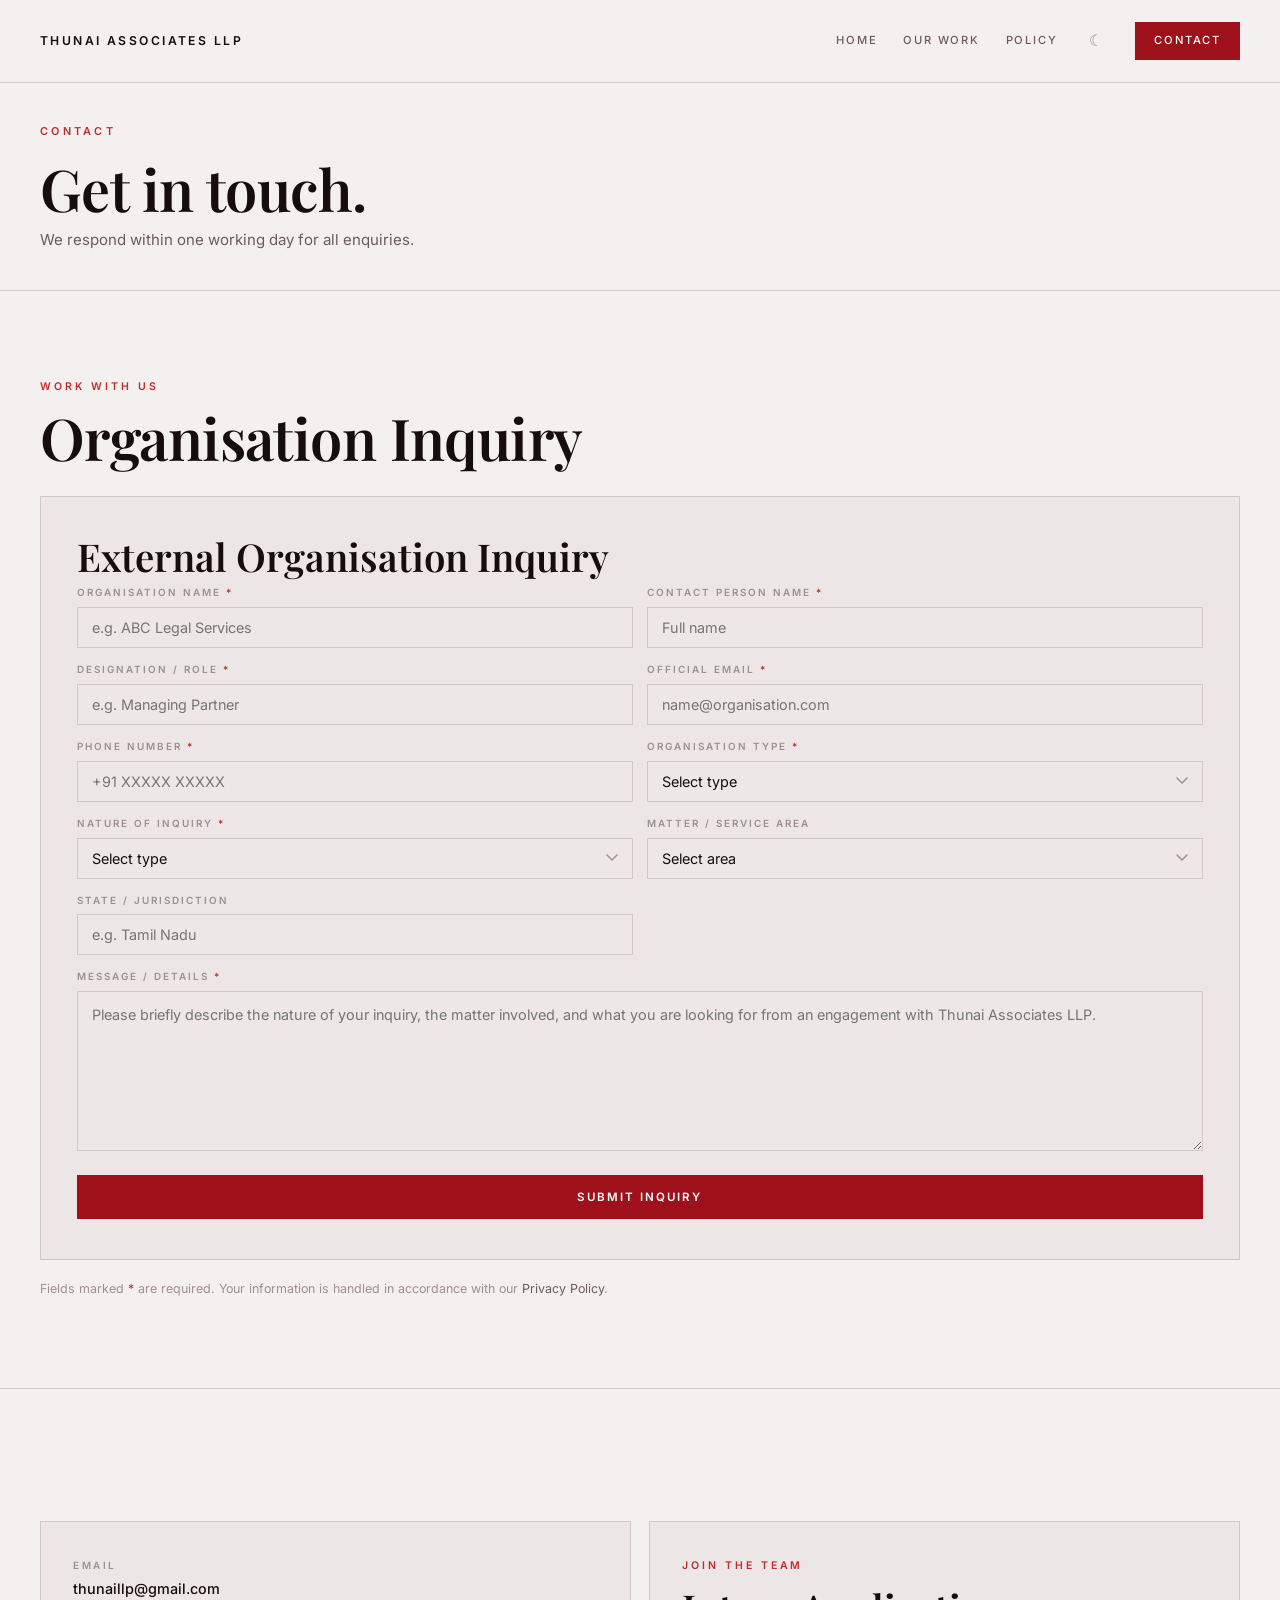
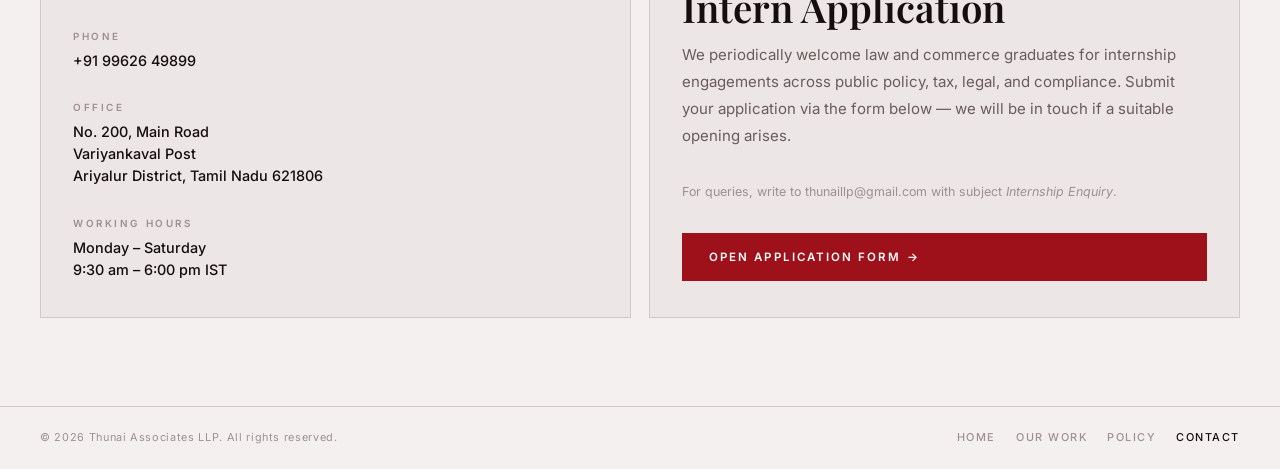
==== commit a2507093: "Remove Ariyalur from branding/meta, delete THE FIRM section, trim org form intro - All meta descript" ====
--- a/contact.html
+++ b/contact.html
@@ -83,7 +83,6 @@
 
       <div class="form-section">
         <h3 class="form-title">External Organisation Inquiry</h3>
-        <p class="form-intro">Law firms, accounting and consultancy practices, banks, NGOs, academic institutions, and government bodies seeking to refer matters or explore formal engagement arrangements may submit an inquiry below. We will respond within one working day.</p>
 
         <form method="POST" action="https://formsubmit.co/thunaillp@gmail.com" novalidate>
           <input type="hidden" name="_subject" value="Organisation Inquiry — Thunai Associates LLP">
--- a/style.css
+++ b/style.css
@@ -608,13 +608,16 @@
 }
 
 .policy-body {
-  max-width: 72ch;
+  max-width: 100%;
   color: var(--muted);
   font-size: 0.94rem;
   line-height: 1.9;
   margin-top: 36px;
   text-align: justify;
-  hyphens: auto;
+  text-justify: inter-word;
+  hyphens: none;
+  word-break: normal;
+  overflow-wrap: break-word;
 }
 
 .policy-body h3 {
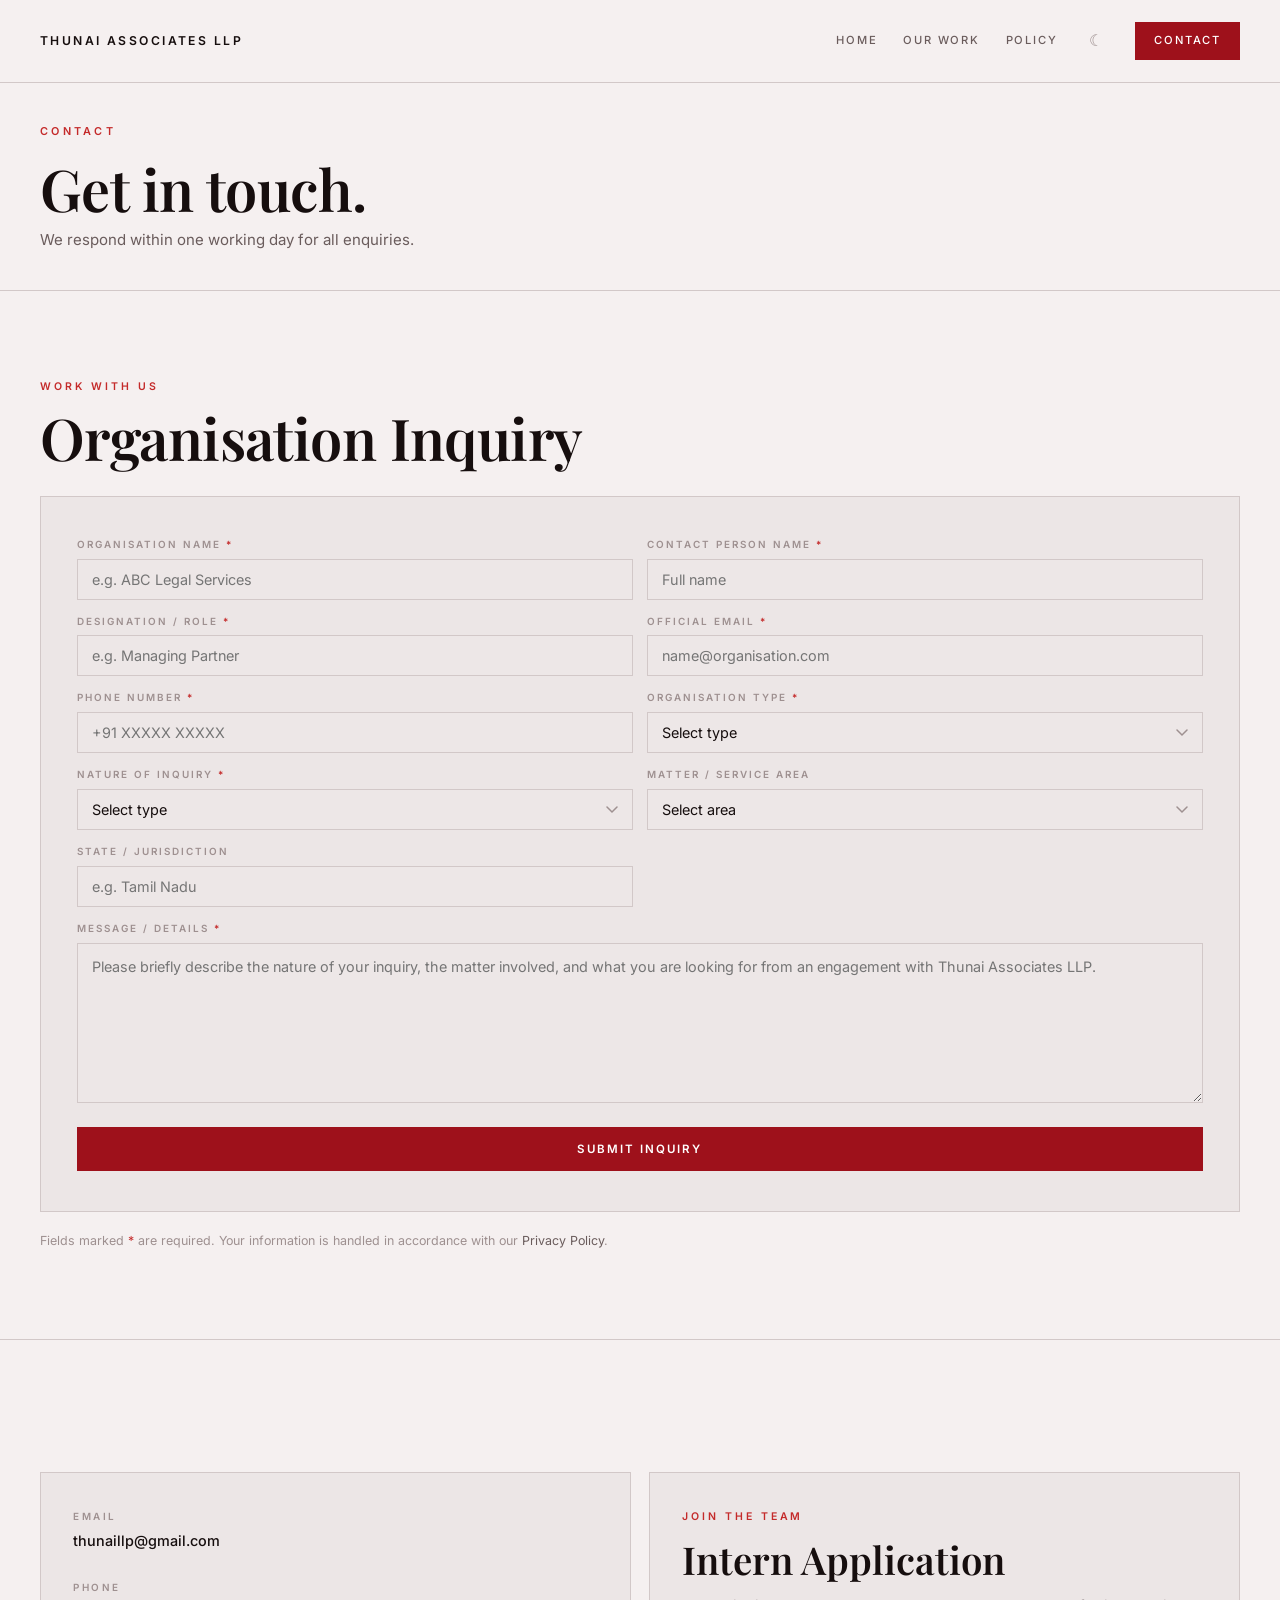
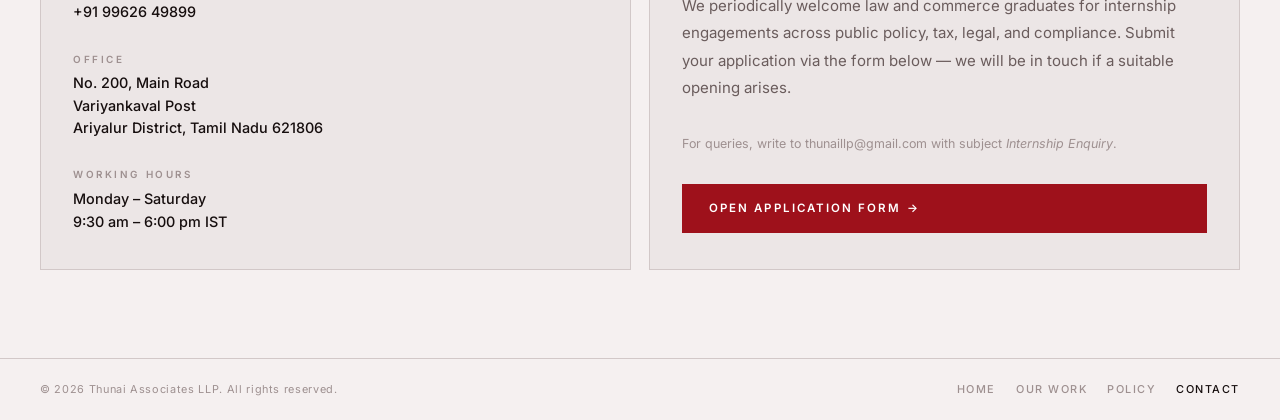
==== commit bdc8a908: "Remove 'External Organisation Inquiry' h3 heading from contact form Co-Authored-By: Claude Sonnet 4." ====
--- a/contact.html
+++ b/contact.html
@@ -82,8 +82,6 @@
       <h2 class="sec-title" style="margin-bottom: 32px;">Organisation Inquiry</h2>
 
       <div class="form-section">
-        <h3 class="form-title">External Organisation Inquiry</h3>
-
         <form method="POST" action="https://formsubmit.co/thunaillp@gmail.com" novalidate>
           <input type="hidden" name="_subject" value="Organisation Inquiry — Thunai Associates LLP">
           <input type="hidden" name="_next" value="https://webe-sable.vercel.app/contact">
